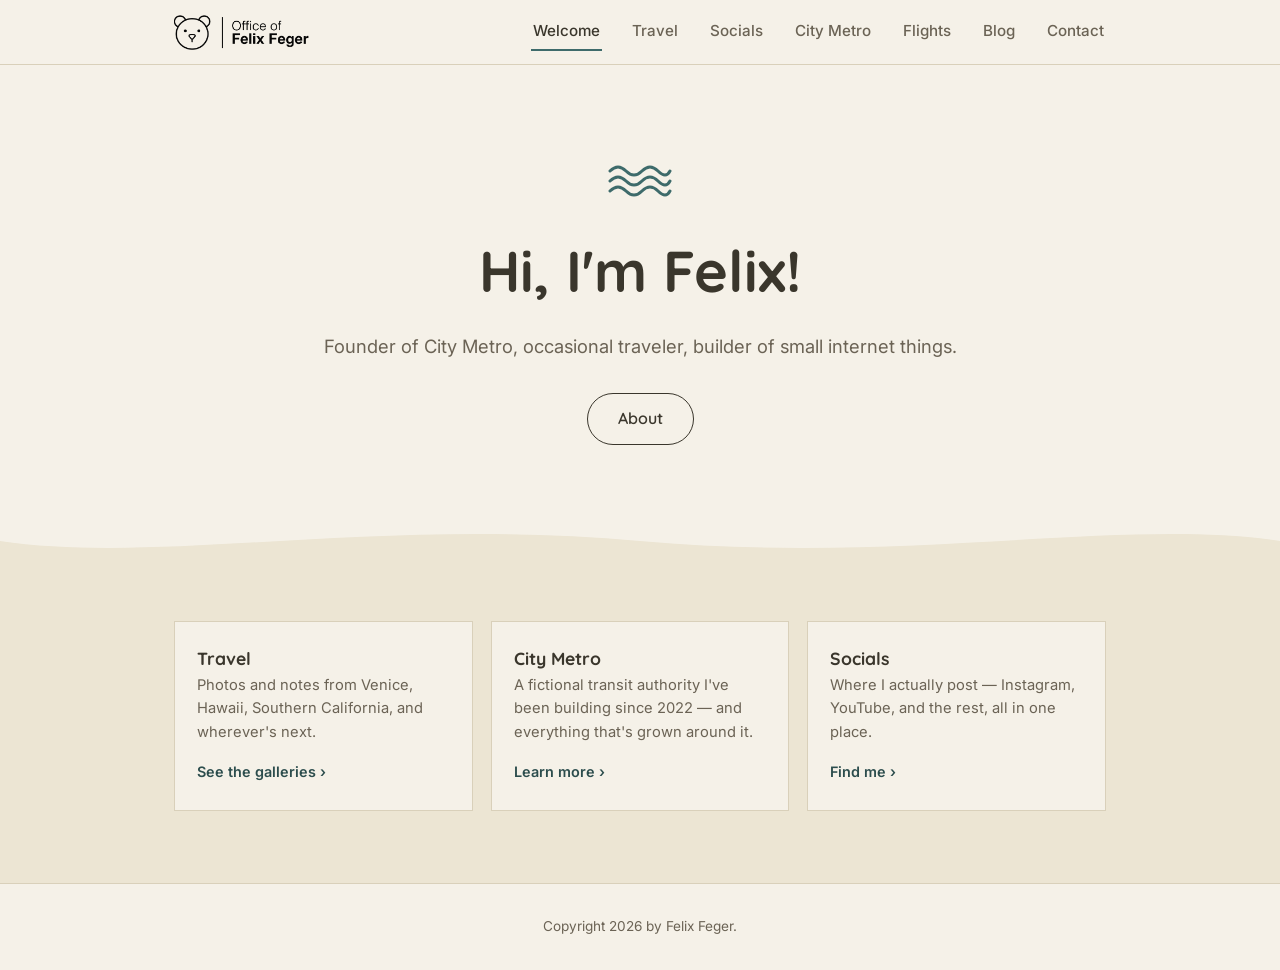
==== index.html @ 6ec30286 "Update index.html" ====
<!DOCTYPE html>
<html lang="en">
<head>
<meta charset="UTF-8">
<meta name="viewport" content="width=device-width, initial-scale=1.0">
<title>Felix Feger</title>
<meta name="description" content="Felix Feger — founder of City Metro, traveler, and builder of small internet things.">
<link rel="stylesheet" href="css/style.css">
</head>
<body>

<header class="site-header">
  <div class="wrap">
    <a href="index.html" class="brand"><img src="logo.png" alt="Office of Felix Feger" class="brand-logo"></a>
    <nav class="nav-desktop" aria-label="Primary">
      <a href="index.html" aria-current="page">Welcome</a>
      <a href="travel.html">Travel</a>
      <a href="socials.html">Socials</a>
      <a href="city-metro.html">City Metro</a>
      <a href="https://flights.felixfeger.com">Flights</a>
    <a href="https://blog.felixfeger.com">Blog</a>
      <a href="contact.html">Contact</a>
    </nav>
    <button class="menu-toggle" aria-label="Open menu" aria-expanded="false"><span></span></button>
  </div>
  <nav class="nav-mobile" aria-label="Mobile">
    <a href="index.html">Welcome</a>
    <a href="travel.html">Travel</a>
    <a href="socials.html">Socials</a>
    <a href="city-metro.html">City Metro</a>
    <a href="https://flights.felixfeger.com">Flights</a>
    <a href="https://blog.felixfeger.com">Blog</a>
    <a href="contact.html">Contact</a>
  </nav>
</header>

<main>
  <section class="hero">
    <svg class="wave-icon" viewBox="0 0 64 40" fill="none" xmlns="http://www.w3.org/2000/svg" aria-hidden="true">
      <path d="M2 10 Q10 2 18 10 T34 10 T50 10 T62 10" stroke="currentColor" stroke-width="3" stroke-linecap="round"/>
      <path d="M2 20 Q10 12 18 20 T34 20 T50 20 T62 20" stroke="currentColor" stroke-width="3" stroke-linecap="round"/>
      <path d="M2 30 Q10 22 18 30 T34 30 T50 30 T62 30" stroke="currentColor" stroke-width="3" stroke-linecap="round"/>
    </svg>
    <h1>Hi, I'm Felix!</h1>
    <p class="tagline">Founder of City Metro, occasional traveler, builder of small internet things.</p>
    <a href="#quick-links" class="btn">About</a>
  </section>

  <svg class="wave-divider" viewBox="0 0 1200 60" preserveAspectRatio="none" aria-hidden="true">
    <path d="M0,30 C150,60 350,0 600,30 C850,60 1050,0 1200,30 L1200,60 L0,60 Z" fill="currentColor"/>
  </svg>

  <section class="quick-links" id="quick-links">
    <div class="wrap">
      <div class="quick-grid">
        <div class="quick-card">
          <h3>Travel</h3>
          <p>Photos and notes from Venice, Hawaii, Southern California, and wherever's next.</p>
          <a href="travel.html">See the galleries &rsaquo;</a>
        </div>
        <div class="quick-card">
          <h3>City Metro</h3>
          <p>A fictional transit authority I've been building since 2022 — and everything that's grown around it.</p>
          <a href="city-metro.html">Learn more &rsaquo;</a>
        </div>
        <div class="quick-card">
          <h3>Socials</h3>
          <p>Where I actually post — Instagram, YouTube, and the rest, all in one place.</p>
          <a href="socials.html">Find me &rsaquo;</a>
        </div>
      </div>
    </div>
  </section>
</main>

<footer class="site-footer">
  <div class="wrap">Copyright 2026 by Felix Feger.</div>
</footer>

<script src="js/main.js"></script>
<script src='https://www.noupe.com/embed/01a1903b0f0070008fc9191dfc98971be058.js'></script>
</body>
</html>
---- css/style.css ----
/* ==========================================================================
   Felix Feger — personal site
   Tokens: cream ground, deep-water teal accent, warm amber for City Metro
   ========================================================================== */

@import url('https://fonts.googleapis.com/css2?family=Quicksand:wght@500;600;700&family=Inter:wght@400;500;600&display=swap');

:root {
  --bg: #F5F1E8;
  --bg-raised: #ECE5D3;
  --ink: #3A362C;
  --ink-soft: #6B6355;
  --line: #D9D0BA;
  --teal: #3E6B6B;
  --teal-deep: #2C4D4D;
  --amber: #C9932E;

  --font-display: 'Quicksand', sans-serif;
  --font-body: 'Inter', sans-serif;

  --max-w: 980px;
  --radius: 4px;
}

* { box-sizing: border-box; }

html { scroll-behavior: smooth; }

body {
  margin: 0;
  background: var(--bg);
  color: var(--ink);
  font-family: var(--font-body);
  font-size: 16px;
  line-height: 1.6;
  -webkit-font-smoothing: antialiased;
}

img { max-width: 100%; display: block; }

a { color: var(--teal-deep); text-decoration: none; }
a:hover { text-decoration: underline; }
a:focus-visible, button:focus-visible { outline: 2px solid var(--teal); outline-offset: 3px; }

h1, h2, h3 {
  font-family: var(--font-display);
  font-weight: 700;
  color: var(--ink);
  margin: 0 0 0.5em;
  line-height: 1.15;
}

p { max-width: 62ch; }

.wrap {
  max-width: var(--max-w);
  margin: 0 auto;
  padding: 0 24px;
}

/* ---------- header / nav ---------- */

.site-header {
  position: sticky;
  top: 0;
  z-index: 40;
  background: rgba(245, 241, 232, 0.92);
  backdrop-filter: blur(6px);
  border-bottom: 1px solid var(--line);
}

.site-header .wrap {
  display: flex;
  align-items: center;
  justify-content: space-between;
  height: 64px;
}

.brand {
  display: inline-flex;
  align-items: center;
  font-family: var(--font-display);
  font-weight: 700;
  font-size: 1.15rem;
  color: var(--ink);
}
.brand:hover { text-decoration: none; }

.brand-logo {
  height: 36px;
  width: auto;
  display: block;
}

.nav-desktop {
  display: flex;
  gap: 28px;
}

.nav-desktop a {
  color: var(--ink-soft);
  font-weight: 500;
  font-size: 0.95rem;
  padding: 6px 2px;
  border-bottom: 2px solid transparent;
}
.nav-desktop a:hover,
.nav-desktop a[aria-current="page"] {
  color: var(--ink);
  text-decoration: none;
  border-bottom-color: var(--teal);
}

.menu-toggle {
  display: none;
  background: none;
  border: 1px solid var(--line);
  border-radius: var(--radius);
  width: 42px;
  height: 42px;
  align-items: center;
  justify-content: center;
  cursor: pointer;
}
.menu-toggle span,
.menu-toggle span::before,
.menu-toggle span::after {
  content: '';
  display: block;
  width: 20px;
  height: 2px;
  background: var(--ink);
  position: relative;
  transition: transform 0.2s ease, opacity 0.2s ease;
}
.menu-toggle span::before { position: absolute; top: -6px; }
.menu-toggle span::after { position: absolute; top: 6px; }

.nav-mobile {
  display: none;
  flex-direction: column;
  gap: 2px;
  border-bottom: 1px solid var(--line);
  background: var(--bg);
}
.nav-mobile.open { display: flex; }
.nav-mobile a {
  padding: 14px 24px;
  color: var(--ink);
  font-weight: 500;
  border-top: 1px solid var(--line);
}
.nav-mobile a:hover { background: var(--bg-raised); text-decoration: none; }

@media (max-width: 720px) {
  .nav-desktop { display: none; }
  .menu-toggle { display: inline-flex; }
}

/* ---------- hero (welcome page) ---------- */

.hero {
  padding: 96px 24px 72px;
  text-align: center;
}

.wave-icon {
  width: 64px;
  height: auto;
  margin: 0 auto 28px;
  color: var(--teal);
}

.hero h1 {
  font-size: clamp(2.4rem, 6vw, 3.6rem);
}

.hero .tagline {
  color: var(--ink-soft);
  font-size: 1.15rem;
  margin: 0 auto 32px;
}

.btn {
  display: inline-block;
  border: 1.5px solid var(--ink);
  color: var(--ink);
  font-family: var(--font-display);
  font-weight: 600;
  padding: 12px 30px;
  border-radius: 999px;
  background: transparent;
  cursor: pointer;
}
.btn:hover {
  background: var(--ink);
  color: var(--bg);
  text-decoration: none;
}
.btn-teal { border-color: var(--teal-deep); color: var(--teal-deep); }
.btn-teal:hover { background: var(--teal-deep); color: #fff; }

/* wave divider */
.wave-divider {
  display: block;
  width: 100%;
  height: 48px;
  color: var(--bg-raised);
}

/* ---------- quick links (welcome page) ---------- */

.quick-links {
  background: var(--bg-raised);
  padding: 56px 24px 72px;
}

.quick-grid {
  display: grid;
  grid-template-columns: repeat(3, 1fr);
  gap: 18px;
}

@media (max-width: 720px) {
  .quick-grid { grid-template-columns: 1fr; }
}

.quick-card {
  border: 1px solid var(--line);
  padding: 26px 22px;
  background: var(--bg);
}

.quick-card h3 { font-size: 1.1rem; margin-bottom: 6px; }
.quick-card p { color: var(--ink-soft); font-size: 0.92rem; margin: 0 0 14px; }
.quick-card a { font-weight: 600; color: var(--teal-deep); font-size: 0.9rem; }

/* ---------- generic page header ---------- */

.page-hero {
  padding: 64px 24px 40px;
  border-bottom: 1px solid var(--line);
}
.page-hero .eyebrow { color: var(--teal-deep); font-weight: 600; font-size: 0.85rem; margin-bottom: 6px; }
.page-hero h1 { font-size: clamp(2rem, 5vw, 2.8rem); }
.page-hero p { color: var(--ink-soft); font-size: 1.05rem; }

section { padding: 56px 24px; }
section + section { border-top: 1px solid var(--line); }

/* ---------- travel page ---------- */

.trip-block h2 { font-size: 1.5rem; }
.trip-block .trip-meta { color: var(--ink-soft); font-size: 0.9rem; margin-bottom: 20px; }

.gallery {
  display: grid;
  grid-template-columns: repeat(3, 1fr);
  gap: 10px;
}
@media (max-width: 720px) {
  .gallery { grid-template-columns: repeat(2, 1fr); }
}

.gallery button {
  padding: 0;
  border: 0;
  background: none;
  cursor: zoom-in;
  overflow: hidden;
  aspect-ratio: 4/3;
}
.gallery img {
  width: 100%;
  height: 100%;
  object-fit: cover;
  transition: transform 0.3s ease;
}
.gallery button:hover img { transform: scale(1.05); }

.lightbox {
  position: fixed;
  inset: 0;
  background: rgba(30, 28, 22, 0.92);
  display: none;
  align-items: center;
  justify-content: center;
  z-index: 100;
  padding: 24px;
}
.lightbox.open { display: flex; }
.lightbox img { max-height: 88vh; max-width: 92vw; }
.lightbox-close {
  position: absolute;
  top: 20px;
  right: 24px;
  background: none;
  border: 1px solid rgba(255,255,255,0.4);
  color: #fff;
  width: 40px;
  height: 40px;
  border-radius: 50%;
  cursor: pointer;
  font-size: 1.1rem;
}

/* ---------- socials page ---------- */

.social-grid {
  display: grid;
  grid-template-columns: repeat(2, 1fr);
  gap: 18px;
}
@media (max-width: 720px) {
  .social-grid { grid-template-columns: 1fr; }
}
.social-card {
  border: 1px solid var(--line);
  background: var(--bg-raised);
  padding: 22px;
}
.social-card h3 { font-size: 1.05rem; display: flex; align-items: center; gap: 8px; }
.social-card .handle { color: var(--ink-soft); font-size: 0.88rem; margin-bottom: 14px; }
.embed-frame {
  width: 100%;
  min-height: 340px;
  border: 1px dashed var(--line);
  background: var(--bg);
  display: flex;
  align-items: center;
  justify-content: center;
  color: var(--ink-soft);
  font-size: 0.85rem;
  text-align: center;
  padding: 20px;
}

/* ---------- city metro page ---------- */

.timeline { border-left: 2px solid var(--line); padding-left: 28px; }
.timeline-item { position: relative; margin-bottom: 36px; }
.timeline-item:last-child { margin-bottom: 0; }
.timeline-item::before {
  content: '';
  position: absolute;
  left: -33px;
  top: 4px;
  width: 10px;
  height: 10px;
  border-radius: 50%;
  background: var(--amber);
}
.timeline-item .year { font-family: var(--font-display); font-weight: 700; color: var(--teal-deep); }

.metro-grid {
  display: grid;
  grid-template-columns: repeat(2, 1fr);
  gap: 18px;
}
@media (max-width: 720px) { .metro-grid { grid-template-columns: 1fr; } }
.metro-card {
  border-left: 3px solid var(--amber);
  background: var(--bg-raised);
  padding: 20px 22px;
}
.metro-card h3 { font-size: 1.02rem; }
.metro-card p { color: var(--ink-soft); font-size: 0.92rem; margin: 0; }

/* ---------- blog page ---------- */

.post-list { display: flex; flex-direction: column; }
.post-item {
  padding: 24px 0;
  border-top: 1px solid var(--line);
}
.post-item:first-child { border-top: none; }
.post-item .date { color: var(--ink-soft); font-size: 0.85rem; }
.post-item h2 { font-size: 1.25rem; margin: 4px 0 8px; }
.post-item p { color: var(--ink-soft); }
.post-item a.read-more { font-weight: 600; font-size: 0.9rem; }

/* ---------- contact / records page ---------- */

.contact-layout {
  display: grid;
  grid-template-columns: 1fr 1.2fr;
  gap: 40px;
  align-items: start;
}
@media (max-width: 720px) { .contact-layout { grid-template-columns: 1fr; } }
.contact-info .label { color: var(--ink-soft); font-size: 0.85rem; margin-bottom: 4px; }
.contact-info .value { margin-bottom: 22px; font-weight: 500; }
.form-frame {
  border: 1px solid var(--line);
  min-height: 460px;
  background: var(--bg-raised);
}
.form-frame iframe { width: 100%; height: 460px; border: 0; }

/* ---------- records password gate ---------- */

.gate-wrap {
  max-width: 420px;
  margin: 80px auto;
  text-align: center;
  padding: 0 24px;
}
.gate-wrap input[type="password"] {
  width: 100%;
  padding: 12px 14px;
  border: 1px solid var(--line);
  border-radius: var(--radius);
  font-size: 1rem;
  margin: 18px 0;
  box-sizing: border-box;
  text-align: center;
}
.gate-error {
  color: #8A2B2B;
  font-size: 0.9rem;
  min-height: 1.2em;
  margin-bottom: 8px;
}

/* ---------- footer ---------- */

.site-footer {
  border-top: 1px solid var(--line);
  padding: 32px 24px;
  text-align: center;
  color: var(--ink-soft);
  font-size: 0.85rem;
}
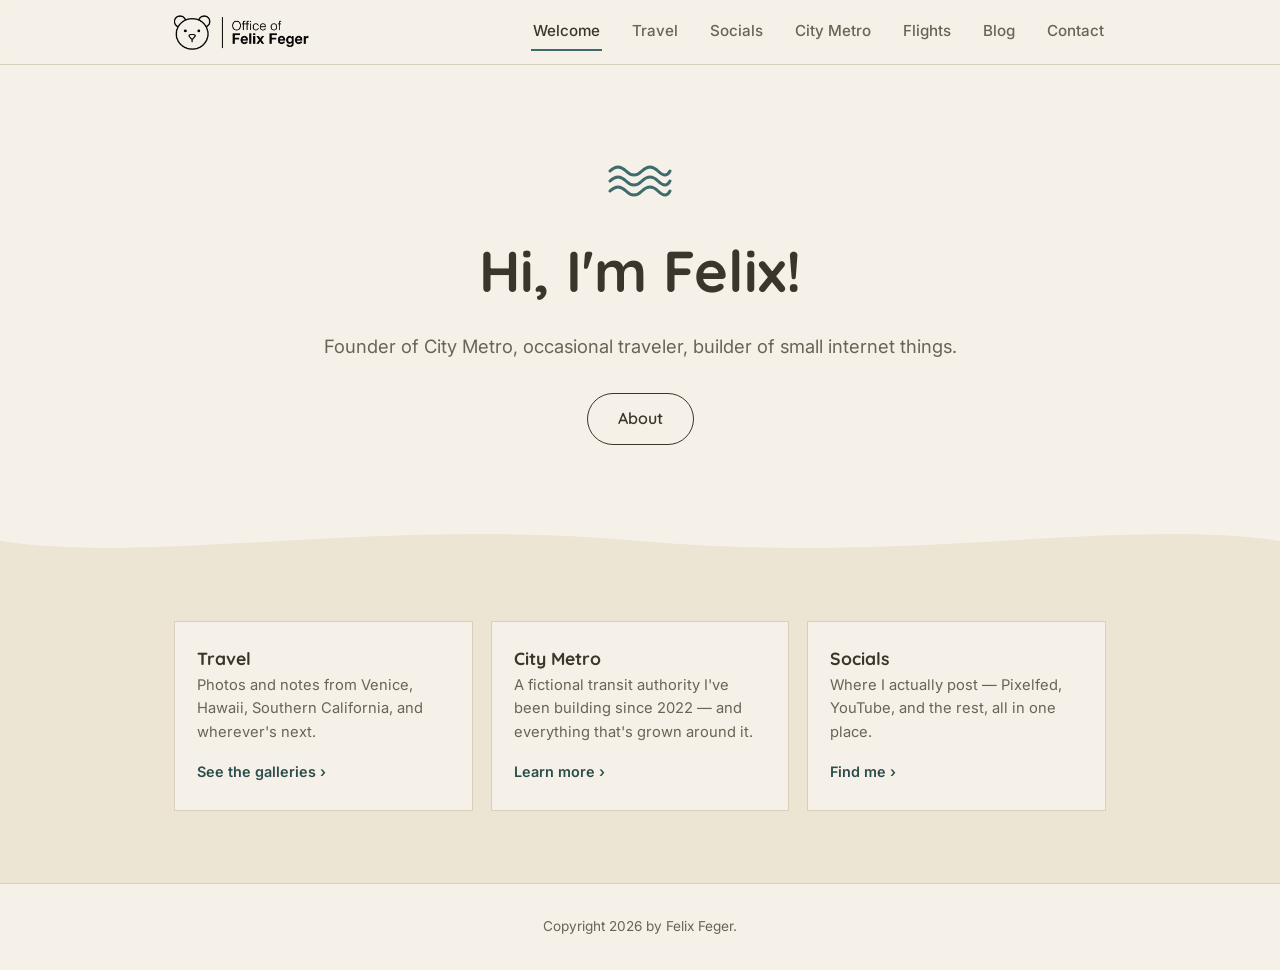
==== commit ed2f7e78: "Update social media mention from Instagram to Pixelfed" ====
--- a/index.html
+++ b/index.html
@@ -5,6 +5,7 @@
 <meta name="viewport" content="width=device-width, initial-scale=1.0">
 <title>Felix Feger</title>
 <meta name="description" content="Felix Feger — founder of City Metro, traveler, and builder of small internet things.">
+<link rel="icon" href="favicon.ico" sizes="any">
 <link rel="stylesheet" href="css/style.css">
 </head>
 <body>
@@ -65,7 +66,7 @@
         </div>
         <div class="quick-card">
           <h3>Socials</h3>
-          <p>Where I actually post — Instagram, YouTube, and the rest, all in one place.</p>
+          <p>Where I actually post — Pixelfed, YouTube, and the rest, all in one place.</p>
           <a href="socials.html">Find me &rsaquo;</a>
         </div>
       </div>
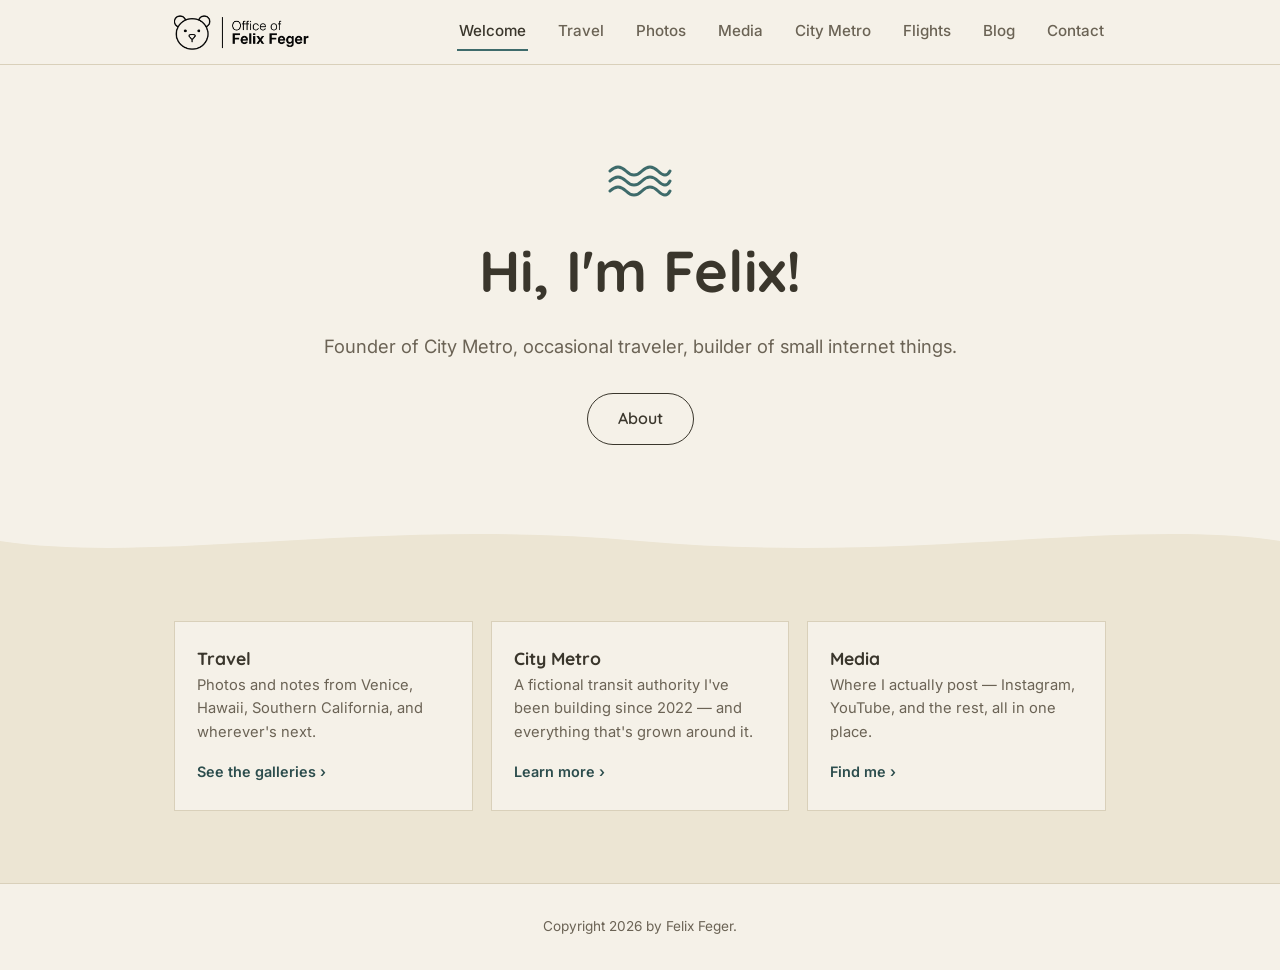
==== commit e75ad9cf: "Update index.html" ====
--- a/index.html
+++ b/index.html
@@ -16,7 +16,8 @@
     <nav class="nav-desktop" aria-label="Primary">
       <a href="index.html" aria-current="page">Welcome</a>
       <a href="travel.html">Travel</a>
-      <a href="socials.html">Socials</a>
+      <a href="photos.html">Photos</a>
+      <a href="media.html">Media</a>
       <a href="city-metro.html">City Metro</a>
       <a href="https://flights.felixfeger.com">Flights</a>
     <a href="https://blog.felixfeger.com">Blog</a>
@@ -27,7 +28,8 @@
   <nav class="nav-mobile" aria-label="Mobile">
     <a href="index.html">Welcome</a>
     <a href="travel.html">Travel</a>
-    <a href="socials.html">Socials</a>
+    <a href="photos.html">Photos</a>
+    <a href="media.html">Media</a>
     <a href="city-metro.html">City Metro</a>
     <a href="https://flights.felixfeger.com">Flights</a>
     <a href="https://blog.felixfeger.com">Blog</a>
@@ -65,9 +67,9 @@
           <a href="city-metro.html">Learn more &rsaquo;</a>
         </div>
         <div class="quick-card">
-          <h3>Socials</h3>
-          <p>Where I actually post — Pixelfed, YouTube, and the rest, all in one place.</p>
-          <a href="socials.html">Find me &rsaquo;</a>
+          <h3>Media</h3>
+          <p>Where I actually post — Instagram, YouTube, and the rest, all in one place.</p>
+          <a href="media.html">Find me &rsaquo;</a>
         </div>
       </div>
     </div>
@@ -79,6 +81,7 @@
 </footer>
 
 <script src="js/main.js"></script>
+<script src="js/site.js"></script>
 <script src='https://www.noupe.com/embed/01a1903b0f0070008fc9191dfc98971be058.js'></script>
 </body>
 </html>
--- a/css/style.css
+++ b/css/style.css
@@ -431,3 +431,58 @@
   color: var(--ink-soft);
   font-size: 0.85rem;
 }
+
+/* ---------- hidden attribute must always win ---------- */
+
+[hidden] { display: none !important; }
+
+/* ---------- 8-item nav: tighten spacing on mid-size screens ---------- */
+
+@media (max-width: 900px) {
+  .nav-desktop { gap: 18px; }
+}
+
+/* ---------- footer socials (injected by js/site.js) ---------- */
+
+.footer-socials {
+  display: flex;
+  flex-wrap: wrap;
+  justify-content: center;
+  gap: 8px 22px;
+  margin-bottom: 14px;
+}
+.footer-socials a {
+  color: var(--ink-soft);
+  font-weight: 500;
+}
+.footer-socials a:hover {
+  color: var(--ink);
+}
+
+/* ---------- photos page (Pixelfed) ---------- */
+
+.pf-grid {
+  display: grid;
+  grid-template-columns: repeat(auto-fill, minmax(320px, 1fr));
+  gap: 20px;
+}
+.pf-item iframe,
+.pf-fallback iframe {
+  display: block;
+  width: 100%;
+  height: 600px;
+  border: 0;
+  background: var(--bg-raised);
+}
+.pf-fallback iframe { height: 900px; }
+.pf-fallback { display: block; }
+.pf-status {
+  text-align: center;
+  color: var(--ink-soft);
+  font-size: 0.9rem;
+  margin: 24px auto 0;
+}
+.pf-more-wrap {
+  text-align: center;
+  margin-top: 16px;
+}
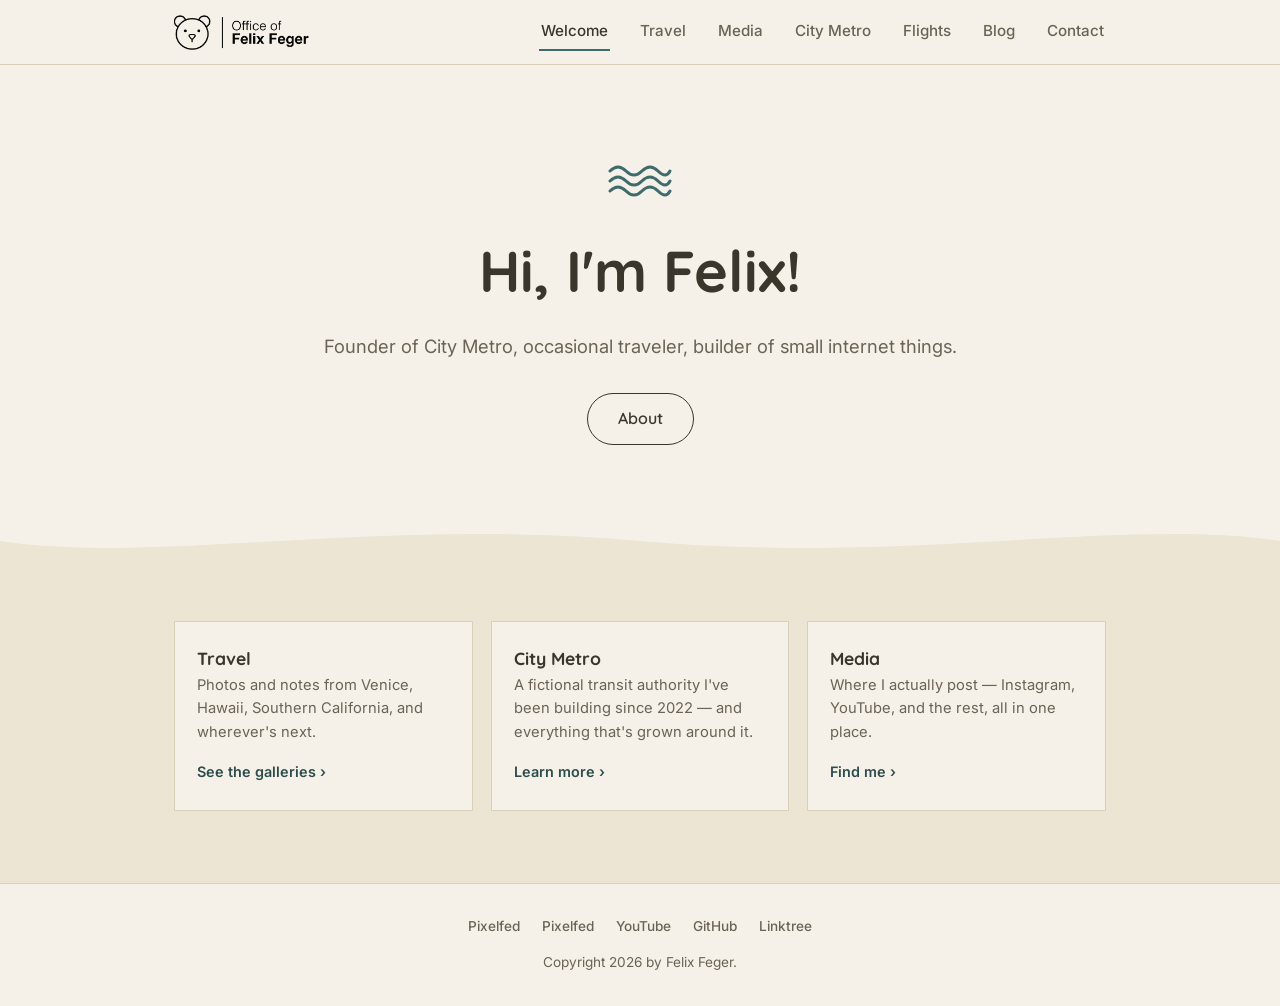
==== commit eae309bb: "Remove 'Photos' link from navigation Removed 'Photos' link from both desktop and mobile navigation." ====
--- a/index.html
+++ b/index.html
@@ -16,7 +16,6 @@
     <nav class="nav-desktop" aria-label="Primary">
       <a href="index.html" aria-current="page">Welcome</a>
       <a href="travel.html">Travel</a>
-      <a href="photos.html">Photos</a>
       <a href="media.html">Media</a>
       <a href="city-metro.html">City Metro</a>
       <a href="https://flights.felixfeger.com">Flights</a>
@@ -28,7 +27,6 @@
   <nav class="nav-mobile" aria-label="Mobile">
     <a href="index.html">Welcome</a>
     <a href="travel.html">Travel</a>
-    <a href="photos.html">Photos</a>
     <a href="media.html">Media</a>
     <a href="city-metro.html">City Metro</a>
     <a href="https://flights.felixfeger.com">Flights</a>
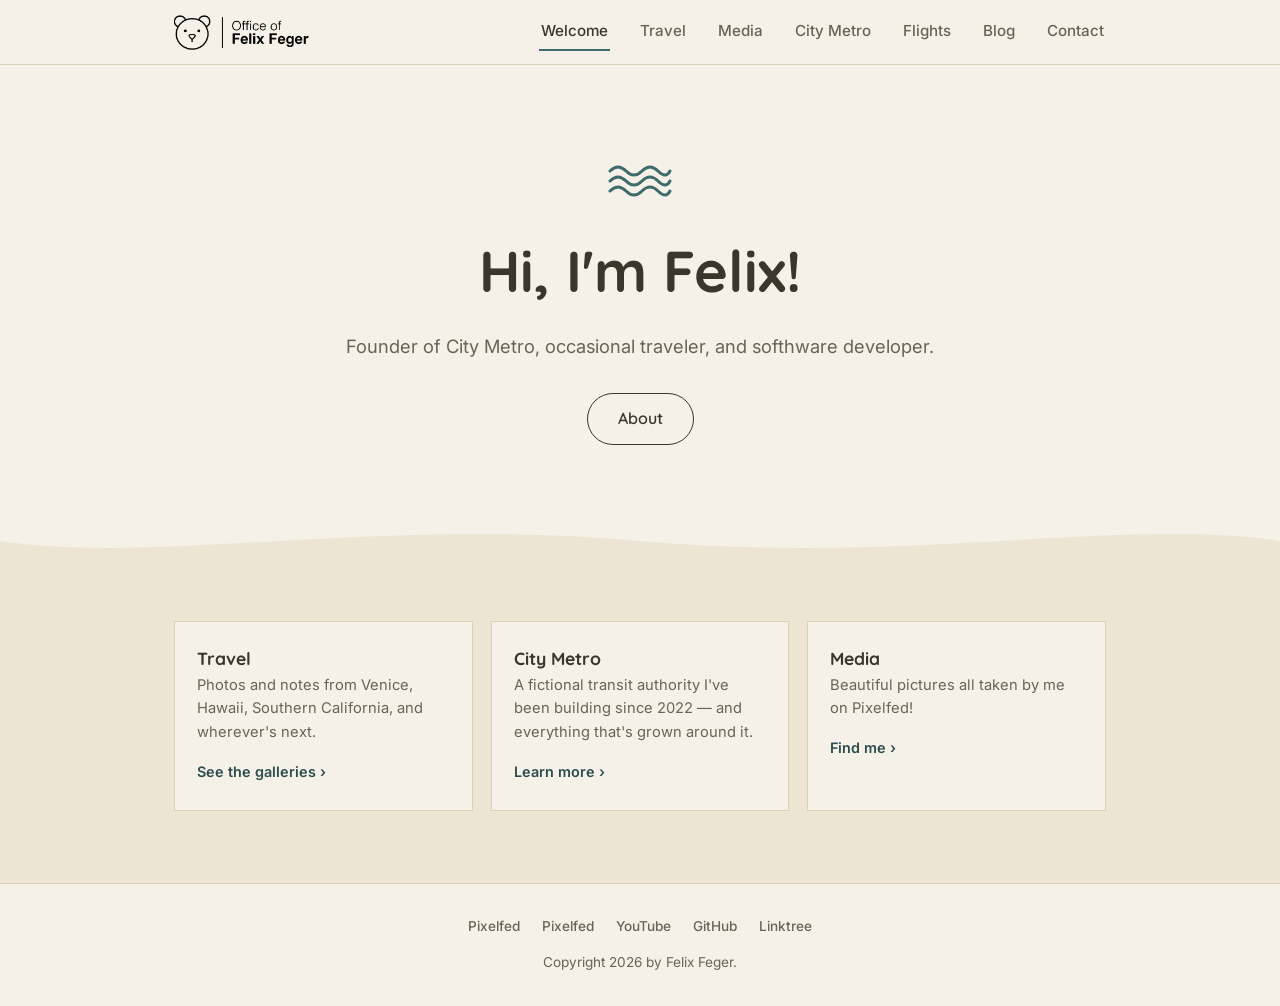
==== commit 498b0384: "Revise tagline and media description in index.html Updated tagline to reflect current role and chang" ====
--- a/index.html
+++ b/index.html
@@ -43,7 +43,7 @@
       <path d="M2 30 Q10 22 18 30 T34 30 T50 30 T62 30" stroke="currentColor" stroke-width="3" stroke-linecap="round"/>
     </svg>
     <h1>Hi, I'm Felix!</h1>
-    <p class="tagline">Founder of City Metro, occasional traveler, builder of small internet things.</p>
+    <p class="tagline">Founder of City Metro, occasional traveler, and softhware developer.</p>
     <a href="#quick-links" class="btn">About</a>
   </section>
 
@@ -66,7 +66,7 @@
         </div>
         <div class="quick-card">
           <h3>Media</h3>
-          <p>Where I actually post — Instagram, YouTube, and the rest, all in one place.</p>
+          <p>Beautiful pictures all taken by me on Pixelfed!</p>
           <a href="media.html">Find me &rsaquo;</a>
         </div>
       </div>
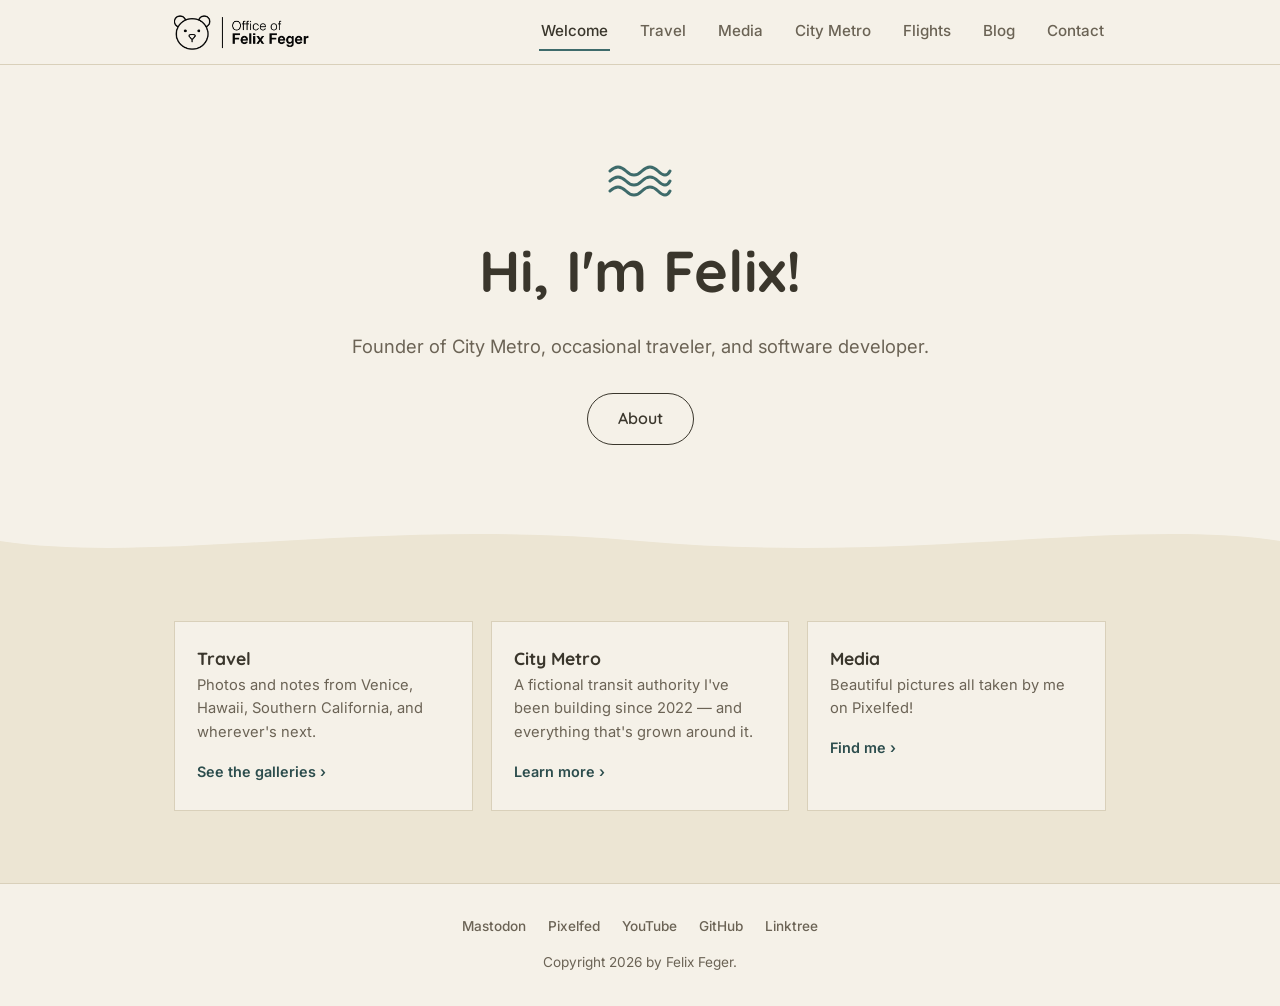
==== commit 29291593: "Update index.html" ====
--- a/index.html
+++ b/index.html
@@ -43,7 +43,7 @@
       <path d="M2 30 Q10 22 18 30 T34 30 T50 30 T62 30" stroke="currentColor" stroke-width="3" stroke-linecap="round"/>
     </svg>
     <h1>Hi, I'm Felix!</h1>
-    <p class="tagline">Founder of City Metro, occasional traveler, and softhware developer.</p>
+    <p class="tagline">Founder of City Metro, occasional traveler, and software developer.</p>
     <a href="#quick-links" class="btn">About</a>
   </section>
 
--- a/css/style.css
+++ b/css/style.css
@@ -1,18 +1,28 @@
-/* ==========================================================================
-   Felix Feger — personal site
-   Tokens: cream ground, deep-water teal accent, warm amber for City Metro
+
+/* ==========================================================================
+   Felix Feger — Personal Website
+   Design: Warm cream, deep-water teal, warm amber
    ========================================================================== */
 
 @import url('https://fonts.googleapis.com/css2?family=Quicksand:wght@500;600;700&family=Inter:wght@400;500;600&display=swap');
+
+
+/* ==========================================================================
+   GLOBAL VARIABLES
+   ========================================================================== */
 
 :root {
   --bg: #F5F1E8;
   --bg-raised: #ECE5D3;
+
   --ink: #3A362C;
   --ink-soft: #6B6355;
+
   --line: #D9D0BA;
+
   --teal: #3E6B6B;
   --teal-deep: #2C4D4D;
+
   --amber: #C9932E;
 
   --font-display: 'Quicksand', sans-serif;
@@ -22,9 +32,18 @@
   --radius: 4px;
 }
 
-* { box-sizing: border-box; }
-
-html { scroll-behavior: smooth; }
+
+/* ==========================================================================
+   RESET AND BASE STYLES
+   ========================================================================== */
+
+* {
+  box-sizing: border-box;
+}
+
+html {
+  scroll-behavior: smooth;
+}
 
 body {
   margin: 0;
@@ -36,13 +55,29 @@
   -webkit-font-smoothing: antialiased;
 }
 
-img { max-width: 100%; display: block; }
-
-a { color: var(--teal-deep); text-decoration: none; }
-a:hover { text-decoration: underline; }
-a:focus-visible, button:focus-visible { outline: 2px solid var(--teal); outline-offset: 3px; }
-
-h1, h2, h3 {
+img {
+  max-width: 100%;
+  display: block;
+}
+
+a {
+  color: var(--teal-deep);
+  text-decoration: none;
+}
+
+a:hover {
+  text-decoration: underline;
+}
+
+a:focus-visible,
+button:focus-visible {
+  outline: 2px solid var(--teal);
+  outline-offset: 3px;
+}
+
+h1,
+h2,
+h3 {
   font-family: var(--font-display);
   font-weight: 700;
   color: var(--ink);
@@ -50,7 +85,9 @@
   line-height: 1.15;
 }
 
-p { max-width: 62ch; }
+p {
+  max-width: 62ch;
+}
 
 .wrap {
   max-width: var(--max-w);
@@ -58,7 +95,10 @@
   padding: 0 24px;
 }
 
-/* ---------- header / nav ---------- */
+
+/* ==========================================================================
+   HEADER AND NAVIGATION
+   ========================================================================== */
 
 .site-header {
   position: sticky;
@@ -84,7 +124,10 @@
   font-size: 1.15rem;
   color: var(--ink);
 }
-.brand:hover { text-decoration: none; }
+
+.brand:hover {
+  text-decoration: none;
+}
 
 .brand-logo {
   height: 36px;
@@ -104,6 +147,7 @@
   padding: 6px 2px;
   border-bottom: 2px solid transparent;
 }
+
 .nav-desktop a:hover,
 .nav-desktop a[aria-current="page"] {
   color: var(--ink);
@@ -122,6 +166,7 @@
   justify-content: center;
   cursor: pointer;
 }
+
 .menu-toggle span,
 .menu-toggle span::before,
 .menu-toggle span::after {
@@ -133,8 +178,16 @@
   position: relative;
   transition: transform 0.2s ease, opacity 0.2s ease;
 }
-.menu-toggle span::before { position: absolute; top: -6px; }
-.menu-toggle span::after { position: absolute; top: 6px; }
+
+.menu-toggle span::before {
+  position: absolute;
+  top: -6px;
+}
+
+.menu-toggle span::after {
+  position: absolute;
+  top: 6px;
+}
 
 .nav-mobile {
   display: none;
@@ -143,21 +196,43 @@
   border-bottom: 1px solid var(--line);
   background: var(--bg);
 }
-.nav-mobile.open { display: flex; }
+
+.nav-mobile.open {
+  display: flex;
+}
+
 .nav-mobile a {
   padding: 14px 24px;
   color: var(--ink);
   font-weight: 500;
   border-top: 1px solid var(--line);
 }
-.nav-mobile a:hover { background: var(--bg-raised); text-decoration: none; }
+
+.nav-mobile a:hover {
+  background: var(--bg-raised);
+  text-decoration: none;
+}
 
 @media (max-width: 720px) {
-  .nav-desktop { display: none; }
-  .menu-toggle { display: inline-flex; }
-}
-
-/* ---------- hero (welcome page) ---------- */
+  .nav-desktop {
+    display: none;
+  }
+
+  .menu-toggle {
+    display: inline-flex;
+  }
+}
+
+@media (max-width: 900px) {
+  .nav-desktop {
+    gap: 18px;
+  }
+}
+
+
+/* ==========================================================================
+   HERO — WELCOME PAGE
+   ========================================================================== */
 
 .hero {
   padding: 96px 24px 72px;
@@ -180,6 +255,11 @@
   font-size: 1.15rem;
   margin: 0 auto 32px;
 }
+
+
+/* ==========================================================================
+   BUTTONS
+   ========================================================================== */
 
 .btn {
   display: inline-block;
@@ -192,15 +272,28 @@
   background: transparent;
   cursor: pointer;
 }
+
 .btn:hover {
   background: var(--ink);
   color: var(--bg);
   text-decoration: none;
 }
-.btn-teal { border-color: var(--teal-deep); color: var(--teal-deep); }
-.btn-teal:hover { background: var(--teal-deep); color: #fff; }
-
-/* wave divider */
+
+.btn-teal {
+  border-color: var(--teal-deep);
+  color: var(--teal-deep);
+}
+
+.btn-teal:hover {
+  background: var(--teal-deep);
+  color: #fff;
+}
+
+
+/* ==========================================================================
+   WAVE DIVIDER
+   ========================================================================== */
+
 .wave-divider {
   display: block;
   width: 100%;
@@ -208,7 +301,10 @@
   color: var(--bg-raised);
 }
 
-/* ---------- quick links (welcome page) ---------- */
+
+/* ==========================================================================
+   QUICK LINKS — WELCOME PAGE
+   ========================================================================== */
 
 .quick-links {
   background: var(--bg-raised);
@@ -221,45 +317,88 @@
   gap: 18px;
 }
 
-@media (max-width: 720px) {
-  .quick-grid { grid-template-columns: 1fr; }
-}
-
 .quick-card {
   border: 1px solid var(--line);
   padding: 26px 22px;
   background: var(--bg);
 }
 
-.quick-card h3 { font-size: 1.1rem; margin-bottom: 6px; }
-.quick-card p { color: var(--ink-soft); font-size: 0.92rem; margin: 0 0 14px; }
-.quick-card a { font-weight: 600; color: var(--teal-deep); font-size: 0.9rem; }
-
-/* ---------- generic page header ---------- */
+.quick-card h3 {
+  font-size: 1.1rem;
+  margin-bottom: 6px;
+}
+
+.quick-card p {
+  color: var(--ink-soft);
+  font-size: 0.92rem;
+  margin: 0 0 14px;
+}
+
+.quick-card a {
+  font-weight: 600;
+  color: var(--teal-deep);
+  font-size: 0.9rem;
+}
+
+@media (max-width: 720px) {
+  .quick-grid {
+    grid-template-columns: 1fr;
+  }
+}
+
+
+/* ==========================================================================
+   GENERIC PAGE HEADER
+   ========================================================================== */
 
 .page-hero {
   padding: 64px 24px 40px;
   border-bottom: 1px solid var(--line);
 }
-.page-hero .eyebrow { color: var(--teal-deep); font-weight: 600; font-size: 0.85rem; margin-bottom: 6px; }
-.page-hero h1 { font-size: clamp(2rem, 5vw, 2.8rem); }
-.page-hero p { color: var(--ink-soft); font-size: 1.05rem; }
-
-section { padding: 56px 24px; }
-section + section { border-top: 1px solid var(--line); }
-
-/* ---------- travel page ---------- */
-
-.trip-block h2 { font-size: 1.5rem; }
-.trip-block .trip-meta { color: var(--ink-soft); font-size: 0.9rem; margin-bottom: 20px; }
+
+.page-hero .eyebrow {
+  color: var(--teal-deep);
+  font-weight: 600;
+  font-size: 0.85rem;
+  margin-bottom: 6px;
+}
+
+.page-hero h1 {
+  font-size: clamp(2rem, 5vw, 2.8rem);
+}
+
+.page-hero p {
+  color: var(--ink-soft);
+  font-size: 1.05rem;
+}
+
+section {
+  padding: 56px 24px;
+}
+
+section + section {
+  border-top: 1px solid var(--line);
+}
+
+
+/* ==========================================================================
+   TRAVEL PAGE
+   ========================================================================== */
+
+.trip-block h2 {
+  font-size: 1.5rem;
+}
+
+.trip-block .trip-meta {
+  color: var(--ink-soft);
+  font-size: 0.9rem;
+  margin-bottom: 20px;
+}
 
 .gallery {
   display: grid;
   grid-template-columns: repeat(3, 1fr);
   gap: 10px;
-}
-@media (max-width: 720px) {
-  .gallery { grid-template-columns: repeat(2, 1fr); }
 }
 
 .gallery button {
@@ -268,15 +407,25 @@
   background: none;
   cursor: zoom-in;
   overflow: hidden;
-  aspect-ratio: 4/3;
-}
+  aspect-ratio: 4 / 3;
+}
+
 .gallery img {
   width: 100%;
   height: 100%;
   object-fit: cover;
   transition: transform 0.3s ease;
 }
-.gallery button:hover img { transform: scale(1.05); }
+
+.gallery button:hover img {
+  transform: scale(1.05);
+}
+
+@media (max-width: 720px) {
+  .gallery {
+    grid-template-columns: repeat(2, 1fr);
+  }
+}
 
 .lightbox {
   position: fixed;
@@ -288,8 +437,16 @@
   z-index: 100;
   padding: 24px;
 }
-.lightbox.open { display: flex; }
-.lightbox img { max-height: 88vh; max-width: 92vw; }
+
+.lightbox.open {
+  display: flex;
+}
+
+.lightbox img {
+  max-height: 88vh;
+  max-width: 92vw;
+}
+
 .lightbox-close {
   position: absolute;
   top: 20px;
@@ -304,23 +461,36 @@
   font-size: 1.1rem;
 }
 
-/* ---------- socials page ---------- */
+
+/* ==========================================================================
+   SOCIALS PAGE
+   ========================================================================== */
 
 .social-grid {
   display: grid;
   grid-template-columns: repeat(2, 1fr);
   gap: 18px;
 }
-@media (max-width: 720px) {
-  .social-grid { grid-template-columns: 1fr; }
-}
+
 .social-card {
   border: 1px solid var(--line);
   background: var(--bg-raised);
   padding: 22px;
 }
-.social-card h3 { font-size: 1.05rem; display: flex; align-items: center; gap: 8px; }
-.social-card .handle { color: var(--ink-soft); font-size: 0.88rem; margin-bottom: 14px; }
+
+.social-card h3 {
+  font-size: 1.05rem;
+  display: flex;
+  align-items: center;
+  gap: 8px;
+}
+
+.social-card .handle {
+  color: var(--ink-soft);
+  font-size: 0.88rem;
+  margin-bottom: 14px;
+}
+
 .embed-frame {
   width: 100%;
   min-height: 340px;
@@ -335,11 +505,31 @@
   padding: 20px;
 }
 
-/* ---------- city metro page ---------- */
-
-.timeline { border-left: 2px solid var(--line); padding-left: 28px; }
-.timeline-item { position: relative; margin-bottom: 36px; }
-.timeline-item:last-child { margin-bottom: 0; }
+@media (max-width: 720px) {
+  .social-grid {
+    grid-template-columns: 1fr;
+  }
+}
+
+
+/* ==========================================================================
+   CITY METRO PAGE
+   ========================================================================== */
+
+.timeline {
+  border-left: 2px solid var(--line);
+  padding-left: 28px;
+}
+
+.timeline-item {
+  position: relative;
+  margin-bottom: 36px;
+}
+
+.timeline-item:last-child {
+  margin-bottom: 0;
+}
+
 .timeline-item::before {
   content: '';
   position: absolute;
@@ -350,36 +540,83 @@
   border-radius: 50%;
   background: var(--amber);
 }
-.timeline-item .year { font-family: var(--font-display); font-weight: 700; color: var(--teal-deep); }
+
+.timeline-item .year {
+  font-family: var(--font-display);
+  font-weight: 700;
+  color: var(--teal-deep);
+}
 
 .metro-grid {
   display: grid;
   grid-template-columns: repeat(2, 1fr);
   gap: 18px;
 }
-@media (max-width: 720px) { .metro-grid { grid-template-columns: 1fr; } }
+
 .metro-card {
   border-left: 3px solid var(--amber);
   background: var(--bg-raised);
   padding: 20px 22px;
 }
-.metro-card h3 { font-size: 1.02rem; }
-.metro-card p { color: var(--ink-soft); font-size: 0.92rem; margin: 0; }
-
-/* ---------- blog page ---------- */
-
-.post-list { display: flex; flex-direction: column; }
+
+.metro-card h3 {
+  font-size: 1.02rem;
+}
+
+.metro-card p {
+  color: var(--ink-soft);
+  font-size: 0.92rem;
+  margin: 0;
+}
+
+@media (max-width: 720px) {
+  .metro-grid {
+    grid-template-columns: 1fr;
+  }
+}
+
+
+/* ==========================================================================
+   BLOG PAGE
+   ========================================================================== */
+
+.post-list {
+  display: flex;
+  flex-direction: column;
+}
+
 .post-item {
   padding: 24px 0;
   border-top: 1px solid var(--line);
 }
-.post-item:first-child { border-top: none; }
-.post-item .date { color: var(--ink-soft); font-size: 0.85rem; }
-.post-item h2 { font-size: 1.25rem; margin: 4px 0 8px; }
-.post-item p { color: var(--ink-soft); }
-.post-item a.read-more { font-weight: 600; font-size: 0.9rem; }
-
-/* ---------- contact / records page ---------- */
+
+.post-item:first-child {
+  border-top: none;
+}
+
+.post-item .date {
+  color: var(--ink-soft);
+  font-size: 0.85rem;
+}
+
+.post-item h2 {
+  font-size: 1.25rem;
+  margin: 4px 0 8px;
+}
+
+.post-item p {
+  color: var(--ink-soft);
+}
+
+.post-item a.read-more {
+  font-weight: 600;
+  font-size: 0.9rem;
+}
+
+
+/* ==========================================================================
+   CONTACT / RECORDS PAGE
+   ========================================================================== */
 
 .contact-layout {
   display: grid;
@@ -387,17 +624,40 @@
   gap: 40px;
   align-items: start;
 }
-@media (max-width: 720px) { .contact-layout { grid-template-columns: 1fr; } }
-.contact-info .label { color: var(--ink-soft); font-size: 0.85rem; margin-bottom: 4px; }
-.contact-info .value { margin-bottom: 22px; font-weight: 500; }
+
+.contact-info .label {
+  color: var(--ink-soft);
+  font-size: 0.85rem;
+  margin-bottom: 4px;
+}
+
+.contact-info .value {
+  margin-bottom: 22px;
+  font-weight: 500;
+}
+
 .form-frame {
   border: 1px solid var(--line);
   min-height: 460px;
   background: var(--bg-raised);
 }
-.form-frame iframe { width: 100%; height: 460px; border: 0; }
-
-/* ---------- records password gate ---------- */
+
+.form-frame iframe {
+  width: 100%;
+  height: 460px;
+  border: 0;
+}
+
+@media (max-width: 720px) {
+  .contact-layout {
+    grid-template-columns: 1fr;
+  }
+}
+
+
+/* ==========================================================================
+   RECORDS PASSWORD GATE
+   ========================================================================== */
 
 .gate-wrap {
   max-width: 420px;
@@ -405,6 +665,7 @@
   text-align: center;
   padding: 0 24px;
 }
+
 .gate-wrap input[type="password"] {
   width: 100%;
   padding: 12px 14px;
@@ -415,6 +676,7 @@
   box-sizing: border-box;
   text-align: center;
 }
+
 .gate-error {
   color: #8A2B2B;
   font-size: 0.9rem;
@@ -422,7 +684,10 @@
   margin-bottom: 8px;
 }
 
-/* ---------- footer ---------- */
+
+/* ==========================================================================
+   FOOTER
+   ========================================================================== */
 
 .site-footer {
   border-top: 1px solid var(--line);
@@ -432,17 +697,10 @@
   font-size: 0.85rem;
 }
 
-/* ---------- hidden attribute must always win ---------- */
-
-[hidden] { display: none !important; }
-
-/* ---------- 8-item nav: tighten spacing on mid-size screens ---------- */
-
-@media (max-width: 900px) {
-  .nav-desktop { gap: 18px; }
-}
-
-/* ---------- footer socials (injected by js/site.js) ---------- */
+
+/* ==========================================================================
+   FOOTER SOCIAL LINKS — INJECTED BY js/site.js
+   ========================================================================== */
 
 .footer-socials {
   display: flex;
@@ -451,38 +709,336 @@
   gap: 8px 22px;
   margin-bottom: 14px;
 }
+
 .footer-socials a {
   color: var(--ink-soft);
   font-weight: 500;
 }
+
 .footer-socials a:hover {
   color: var(--ink);
 }
 
-/* ---------- photos page (Pixelfed) ---------- */
+
+
+/* ==========================================================================
+   PIXELFED — GROUPED SOCIAL FEED
+   ========================================================================== */
 
 .pf-grid {
   display: grid;
-  grid-template-columns: repeat(auto-fill, minmax(320px, 1fr));
-  gap: 20px;
-}
-.pf-item iframe,
-.pf-fallback iframe {
+  grid-template-columns: repeat(3, minmax(0, 1fr));
+  gap: 24px;
+  width: 100%;
+  align-items: start;
+}
+
+.pf-item {
+  display: flex;
+  flex-direction: column;
+  min-width: 0;
+  width: 100%;
+  height: auto;
+  overflow: visible;
+  background: transparent;
+}
+
+/* Desktop photo layout */
+
+.pf-post-media {
+  display: grid;
+  grid-template-columns: repeat(2, minmax(0, 1fr));
+  gap: 4px;
+  width: 100%;
+  overflow: hidden;
+  border-radius: 10px;
+  background: var(--bg-raised);
+}
+
+.pf-post-media:has(.pf-slide:only-child) {
+  grid-template-columns: 1fr;
+}
+
+.pf-slide {
+  min-width: 0;
+  overflow: hidden;
+}
+
+.pf-photo-link {
+  display: block;
+  position: relative;
+  width: 100%;
+  aspect-ratio: 1 / 1;
+  overflow: hidden;
+  background: var(--bg-raised);
+}
+
+.pf-photo-link img {
   display: block;
   width: 100%;
-  height: 600px;
-  border: 0;
-  background: var(--bg-raised);
-}
-.pf-fallback iframe { height: 900px; }
-.pf-fallback { display: block; }
+  height: 100%;
+  object-fit: cover;
+  object-position: center;
+  transition: transform 0.25s ease;
+}
+
+@media (hover: hover) {
+  .pf-photo-link:hover img {
+    transform: scale(1.035);
+  }
+}
+
+/* Captions and dates */
+
+.pf-meta {
+  display: flex;
+  flex-direction: column;
+  gap: 7px;
+  padding: 12px 2px 8px;
+  min-width: 0;
+}
+
+.pf-caption {
+  max-width: 100%;
+  margin: 0;
+  color: var(--ink);
+  font-size: 0.92rem;
+  line-height: 1.55;
+  overflow-wrap: anywhere;
+}
+
+.pf-date {
+  display: block;
+  color: var(--ink-soft);
+  font-size: 0.78rem;
+  line-height: 1.4;
+}
+
+/* Swipe hint */
+
+.pf-swipe-hint {
+  display: none;
+  color: var(--ink-soft);
+  font-size: 0.76rem;
+  text-align: right;
+  padding: 6px 3px 0;
+}
+
+/* Status */
+
 .pf-status {
+  max-width: 100%;
   text-align: center;
   color: var(--ink-soft);
   font-size: 0.9rem;
-  margin: 24px auto 0;
-}
+  margin: 28px auto 0;
+}
+
 .pf-more-wrap {
   text-align: center;
-  margin-top: 16px;
-}
+  margin-top: 22px;
+}
+
+/* ==========================================================================
+   TABLET — TWO POSTS PER ROW, SWIPE PHOTOS
+   ========================================================================== */
+
+@media (min-width: 601px) and (max-width: 900px) {
+
+  .pf-grid {
+    grid-template-columns: repeat(2, minmax(0, 1fr));
+    gap: 22px;
+  }
+
+  .pf-post-media {
+    display: flex;
+    gap: 0;
+    overflow-x: auto;
+    overflow-y: hidden;
+    scroll-snap-type: x mandatory;
+    scroll-behavior: smooth;
+    scrollbar-width: none;
+    -webkit-overflow-scrolling: touch;
+    border-radius: 10px;
+  }
+
+  .pf-post-media::-webkit-scrollbar {
+    display: none;
+  }
+
+  .pf-slide {
+    flex: 0 0 100%;
+    min-width: 100%;
+    scroll-snap-align: start;
+  }
+
+  .pf-photo-link {
+    aspect-ratio: 1 / 1;
+  }
+
+  .pf-swipe-hint {
+    display: block;
+  }
+
+}
+
+/* ==========================================================================
+   MOBILE — ONE POST PER ROW, INSTAGRAM-STYLE SWIPING
+   ========================================================================== */
+
+@media (max-width: 600px) {
+
+  .pf-grid {
+    grid-template-columns: minmax(0, 1fr);
+    gap: 30px;
+  }
+
+  .pf-item {
+    width: 100%;
+  }
+
+  /* Each post has its own horizontal photo carousel. */
+
+  .pf-post-media {
+    display: flex;
+    width: 100%;
+    gap: 0;
+    overflow-x: auto;
+    overflow-y: hidden;
+
+    scroll-snap-type: x mandatory;
+    scroll-behavior: smooth;
+
+    scrollbar-width: none;
+    -webkit-overflow-scrolling: touch;
+
+    border-radius: 10px;
+  }
+
+  .pf-post-media::-webkit-scrollbar {
+    display: none;
+  }
+
+  .pf-slide {
+    flex: 0 0 100%;
+    min-width: 100%;
+    scroll-snap-align: center;
+    scroll-snap-stop: always;
+  }
+
+  .pf-photo-link {
+    width: 100%;
+    aspect-ratio: 4 / 5;
+    border-radius: 0;
+  }
+
+  .pf-photo-link img {
+    width: 100%;
+    height: 100%;
+    object-fit: cover;
+  }
+
+  .pf-meta {
+    padding: 12px 2px 4px;
+    gap: 7px;
+  }
+
+  .pf-caption {
+    font-size: 0.94rem;
+    line-height: 1.55;
+  }
+
+  .pf-date {
+    font-size: 0.78rem;
+  }
+
+  .pf-swipe-hint {
+    display: block;
+  }
+
+}
+
+/* ==========================================================================
+   SMALL SCREENS
+   ========================================================================== */
+
+@media (max-width: 380px) {
+
+  .pf-grid {
+    gap: 24px;
+  }
+
+  .pf-caption {
+    font-size: 0.9rem;
+  }
+
+}
+
+/* ==========================================================================
+   ACCESSIBILITY
+   ========================================================================== */
+
+@media (prefers-reduced-motion: reduce) {
+
+  .pf-post-media {
+    scroll-behavior: auto;
+  }
+
+  .pf-photo-link img {
+    transition: none;
+  }
+
+}
+
+
+/* Pixelfed carousel navigation dots */
+
+.pf-media-wrapper {
+  width: 100%;
+  min-width: 0;
+}
+
+.pf-dots {
+  display: flex;
+  justify-content: center;
+  align-items: center;
+  gap: 6px;
+  padding: 10px 0 4px;
+}
+
+.pf-dot {
+  appearance: none;
+  border: 0;
+  padding: 0;
+  width: 6px;
+  height: 6px;
+  border-radius: 50%;
+  background: var(--line);
+  cursor: pointer;
+  transition:
+    background 0.2s ease,
+    transform 0.2s ease;
+}
+
+.pf-dot.is-active {
+  background: var(--teal);
+  transform: scale(1.25);
+}
+
+.pf-dot:focus-visible {
+  outline: 2px solid var(--amber);
+  outline-offset: 3px;
+}
+
+/* Hide dots for single-photo posts */
+.pf-single + .pf-dots,
+.pf-media-wrapper:has(.pf-single) .pf-dots {
+  display: none;
+}
+
+@media (prefers-reduced-motion: reduce) {
+  .pf-dot {
+    transition: none;
+  }
+}
+
